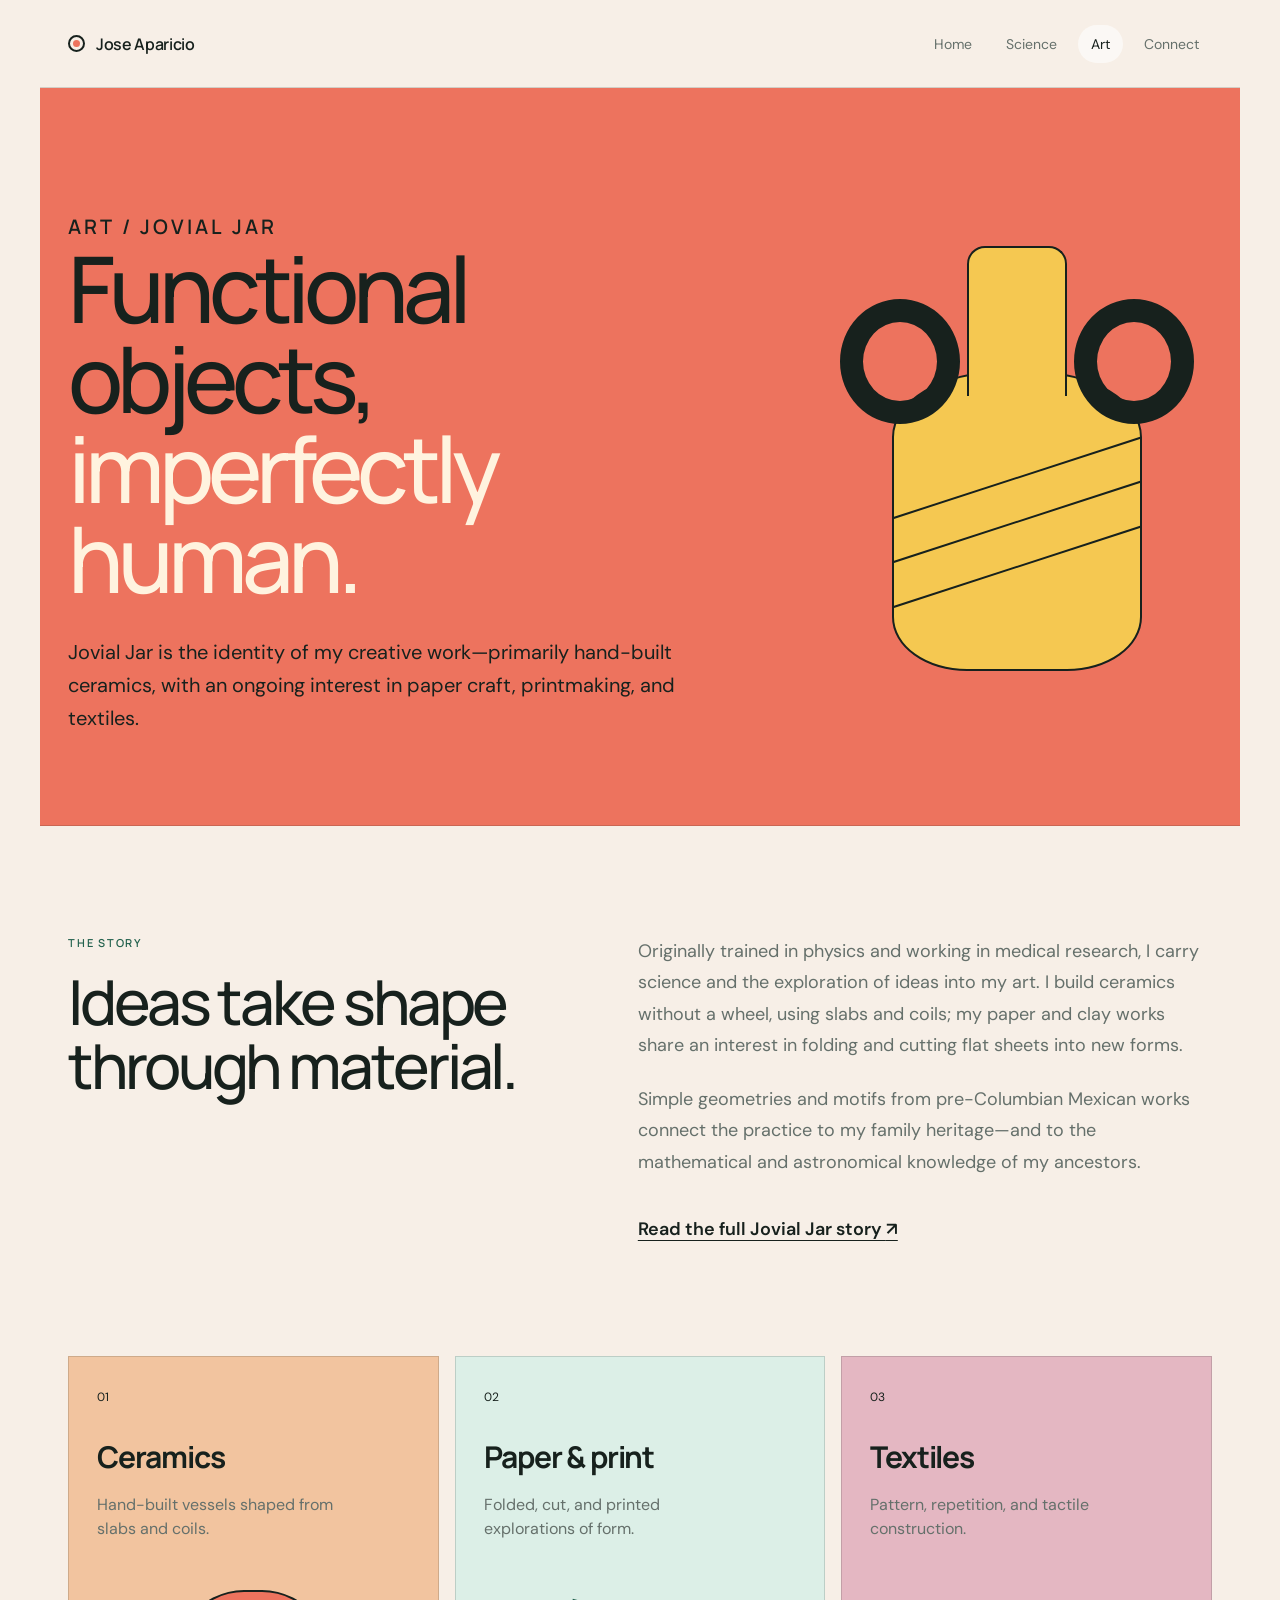
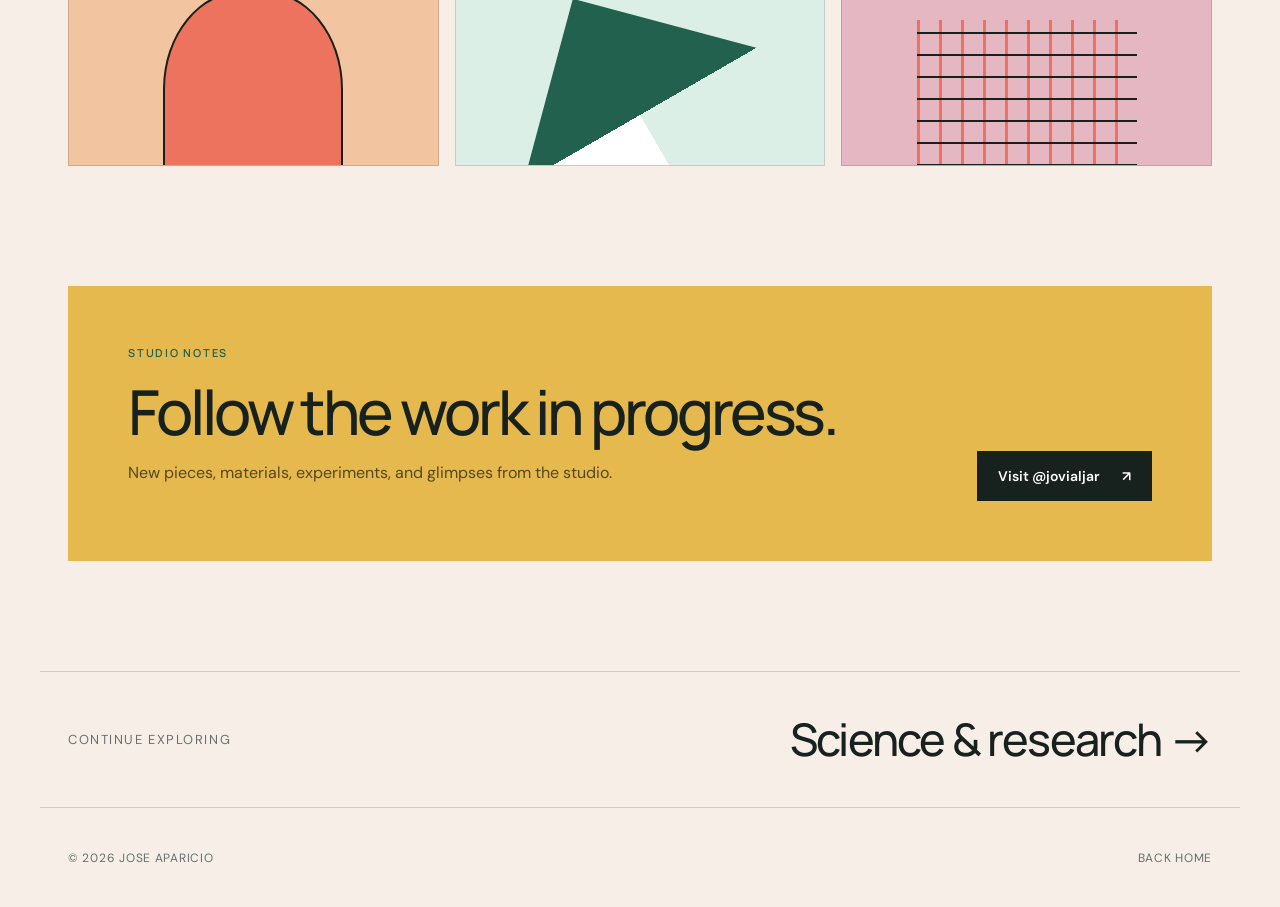
==== art.html @ c7ea5388 "Add files via upload" ====
<!doctype html>
<html lang="en">
<head>
  <meta charset="utf-8">
  <meta name="viewport" content="width=device-width, initial-scale=1">
  <meta name="description" content="Jovial Jar: ceramics, textiles, prints, and paper works by Jose Aparicio.">
  <meta name="theme-color" content="#ed735e">
  <title>Art — Jose Aparicio</title>
  <link rel="preconnect" href="https://fonts.googleapis.com">
  <link rel="preconnect" href="https://fonts.gstatic.com" crossorigin>
  <link href="https://fonts.googleapis.com/css2?family=DM+Sans:wght@400;500;600&family=Manrope:wght@400;500;600;700&display=swap" rel="stylesheet">
  <link rel="stylesheet" href="styles.css">
</head>
<body class="art-page">
  <a class="skip-link" href="#main">Skip to content</a>
  <header class="site-header">
    <a class="brand" href="index.html" aria-label="Jose Aparicio, home"><span class="brand-mark" aria-hidden="true"></span><span>Jose Aparicio</span></a>
    <button class="menu-toggle" type="button" aria-expanded="false" aria-controls="site-nav"><span></span><span></span><span></span><span class="sr-only">Open menu</span></button>
    <nav id="site-nav" class="site-nav" aria-label="Main navigation"><a href="index.html">Home</a><a href="science.html">Science</a><a class="active" href="art.html">Art</a><a href="index.html#connect">Connect</a></nav>
  </header>

  <main id="main">
    <section class="page-hero art-hero">
      <div class="reveal">
        <p class="eyebrow">Art / Jovial Jar</p>
        <h1>Functional objects, <em>imperfectly human.</em></h1>
        <p>Jovial Jar is the identity of my creative work—primarily hand-built ceramics, with an ongoing interest in paper craft, printmaking, and textiles.</p>
      </div>
      <div class="vessel-art reveal" aria-hidden="true"><div class="handle handle-left"></div><div class="handle handle-right"></div><div class="vessel-neck"></div><div class="vessel-body"><span></span><span></span><span></span></div></div>
    </section>

    <section class="content-section split-section">
      <div class="section-heading reveal"><p class="eyebrow">The story</p><h2>Ideas take shape through material.</h2></div>
      <div class="body-copy reveal">
        <p>Originally trained in physics and working in medical research, I carry science and the exploration of ideas into my art. I build ceramics without a wheel, using slabs and coils; my paper and clay works share an interest in folding and cutting flat sheets into new forms.</p>
        <p>Simple geometries and motifs from pre-Columbian Mexican works connect the practice to my family heritage—and to the mathematical and astronomical knowledge of my ancestors.</p>
        <a class="text-link" href="https://www.jovialjar.com/the-story" target="_blank" rel="noopener noreferrer">Read the full Jovial Jar story <span aria-hidden="true">↗</span></a>
      </div>
    </section>

    <section class="practice-grid reveal" aria-label="Creative practices">
      <article class="practice-card clay"><span>01</span><h3>Ceramics</h3><p>Hand-built vessels shaped from slabs and coils.</p><div class="mini-shape shape-vessel"></div></article>
      <article class="practice-card paper"><span>02</span><h3>Paper & print</h3><p>Folded, cut, and printed explorations of form.</p><div class="mini-shape shape-fold"></div></article>
      <article class="practice-card textile"><span>03</span><h3>Textiles</h3><p>Pattern, repetition, and tactile construction.</p><div class="mini-shape shape-weave"></div></article>
    </section>

    <section class="instagram-callout reveal">
      <div><p class="eyebrow">Studio notes</p><h2>Follow the work in progress.</h2><p>New pieces, materials, experiments, and glimpses from the studio.</p></div>
      <a class="button button-dark" href="https://www.instagram.com/jovialjar/" target="_blank" rel="noopener noreferrer">Visit @jovialjar <span aria-hidden="true">↗</span></a>
    </section>

    <section class="next-section reveal"><p>Continue exploring</p><a href="science.html">Science & research <span aria-hidden="true">→</span></a></section>
  </main>
  <footer class="site-footer"><span>© <span data-year></span> Jose Aparicio</span><a href="index.html">Back home</a></footer>
  <script src="script.js"></script>
</body>
</html>
---- styles.css ----
:root {
  --ink: #17211d;
  --muted: #65706b;
  --paper: #f4f1ea;
  --white: #fffdf9;
  --line: rgba(23, 33, 29, .16);
  --green: #22614d;
  --mint: #dcefe7;
  --coral: #ed735e;
  --peach: #f2c49f;
  --yellow: #e6b94e;
  --max: 1200px;
}

* { box-sizing: border-box; }
html { scroll-behavior: smooth; }
body { margin: 0; color: var(--ink); background: var(--paper); font-family: "DM Sans", sans-serif; -webkit-font-smoothing: antialiased; }
a { color: inherit; }
.sr-only { position: absolute; width: 1px; height: 1px; padding: 0; margin: -1px; overflow: hidden; clip: rect(0,0,0,0); white-space: nowrap; border: 0; }
.skip-link { position: fixed; top: 12px; left: 12px; z-index: 100; padding: 10px 16px; background: var(--ink); color: white; transform: translateY(-150%); transition: transform .2s; }
.skip-link:focus { transform: translateY(0); }

.site-header { max-width: var(--max); margin: 0 auto; min-height: 88px; padding: 0 28px; display: flex; align-items: center; justify-content: space-between; border-bottom: 1px solid var(--line); }
.brand { display: inline-flex; align-items: center; gap: 11px; font: 600 16px/1 "Manrope", sans-serif; text-decoration: none; letter-spacing: -.02em; }
.brand-mark { width: 17px; height: 17px; border: 2px solid currentColor; border-radius: 50%; position: relative; }
.brand-mark::after { content: ""; position: absolute; width: 7px; height: 7px; top: 3px; left: 3px; background: var(--coral); border-radius: 50%; }
.site-nav { display: flex; align-items: center; gap: 8px; }
.site-nav a { padding: 10px 13px; color: var(--muted); font-size: 14px; text-decoration: none; border-radius: 100px; transition: color .2s, background .2s; }
.site-nav a:hover, .site-nav a.active { color: var(--ink); background: rgba(255,255,255,.58); }
.menu-toggle { display: none; border: 0; background: transparent; padding: 8px; }
.menu-toggle > span:not(.sr-only) { display: block; width: 24px; height: 2px; margin: 5px 0; background: currentColor; }

main, .site-footer { max-width: var(--max); margin: 0 auto; }
.hero { min-height: 650px; padding: 70px 28px 76px; display: grid; grid-template-columns: 1.1fr .9fr; align-items: center; gap: 58px; }
.eyebrow { margin: 0 0 20px; color: var(--green); font: 600 11px/1.3 "Manrope", sans-serif; letter-spacing: .16em; text-transform: uppercase; }
h1, h2, h3 { font-family: "Manrope", sans-serif; }
h1 { margin: 0; max-width: 760px; font-size: clamp(48px, 6.4vw, 86px); line-height: .98; letter-spacing: -.065em; font-weight: 500; }
h1 em { color: var(--coral); font-style: normal; }
.hero-intro, .page-hero p { max-width: 650px; margin: 32px 0 0; color: var(--muted); font-size: clamp(17px, 1.6vw, 20px); line-height: 1.65; }
.button-row { margin-top: 36px; display: flex; flex-wrap: wrap; gap: 12px; }
.button { display: inline-flex; align-items: center; gap: 22px; padding: 15px 20px; border: 1px solid var(--ink); text-decoration: none; font-weight: 600; font-size: 14px; transition: transform .2s, box-shadow .2s; }
.button:hover { transform: translateY(-2px); box-shadow: 0 8px 20px rgba(23,33,29,.12); }
.button-dark { color: white; background: var(--ink); }
.button-light { background: transparent; }

.hero-visual { position: relative; min-height: 460px; overflow: hidden; background: var(--mint); border-radius: 50% 50% 10px 10px; }
.orbit { position: absolute; border: 1px solid rgba(34,97,77,.38); border-radius: 50%; }
.orbit-one { width: 320px; height: 320px; top: 60px; left: 50%; transform: translateX(-50%); }
.orbit-two { width: 220px; height: 410px; top: 20px; left: 50%; transform: translateX(-50%) rotate(57deg); }
.specimen { position: absolute; border-radius: 50%; background: var(--coral); box-shadow: 0 0 0 8px rgba(255,255,255,.5); }
.specimen-one { width: 66px; height: 66px; top: 78px; right: 19%; }
.specimen-two { width: 32px; height: 32px; left: 17%; bottom: 31%; background: var(--yellow); }
.specimen-three { width: 92px; height: 92px; right: 22%; bottom: 12%; background: var(--green); }
.grid-form { position: absolute; width: 170px; height: 170px; left: 50%; top: 50%; transform: translate(-50%,-50%) rotate(12deg); background-image: linear-gradient(var(--green) 1px,transparent 1px),linear-gradient(90deg,var(--green) 1px,transparent 1px); background-size: 34px 34px; }
.visual-label { position: absolute; font: 600 10px/1 "Manrope"; letter-spacing: .17em; }
.label-science { top: 28px; left: 28px; }
.label-art { bottom: 28px; right: 28px; }

.dual-intro { display: grid; grid-template-columns: 1fr 1fr; border-top: 1px solid var(--line); border-bottom: 1px solid var(--line); }
.path-card { min-height: 390px; padding: 38px; display: flex; flex-direction: column; justify-content: space-between; text-decoration: none; transition: background .25s; }
.path-card + .path-card { border-left: 1px solid var(--line); }
.science-card:hover { background: var(--mint); }
.art-card:hover { background: #f3d1c7; }
.card-number { color: var(--muted); font-size: 12px; }
.path-card h2 { margin: 0 0 14px; font-size: clamp(45px, 6vw, 72px); line-height: 1; letter-spacing: -.05em; font-weight: 500; }
.path-card p:not(.eyebrow) { max-width: 430px; margin: 0; color: var(--muted); line-height: 1.6; }
.circle-arrow { align-self: flex-end; width: 46px; height: 46px; border: 1px solid currentColor; display: inline-grid; place-items: center; border-radius: 50%; font-size: 22px; }

.connect-section { padding: 110px 28px; display: grid; grid-template-columns: .75fr 1.25fr; gap: 70px; }
.connect-section h2, .section-heading h2, .instagram-callout h2 { margin: 0; font-size: clamp(38px, 5vw, 62px); line-height: 1.03; letter-spacing: -.05em; font-weight: 500; }
.link-grid { border-top: 1px solid var(--line); }
.link-grid a { min-height: 84px; display: grid; grid-template-columns: 1fr 1fr auto; align-items: center; gap: 20px; border-bottom: 1px solid var(--line); text-decoration: none; transition: padding .2s, color .2s; }
.link-grid a:hover { padding-left: 10px; color: var(--coral); }
.link-grid span { font: 600 18px/1 "Manrope"; }
.link-grid small { color: var(--muted); }
.link-grid b { font-size: 19px; }

.site-footer { min-height: 100px; padding: 30px 28px; display: flex; align-items: center; justify-content: space-between; color: var(--muted); border-top: 1px solid var(--line); font-size: 12px; letter-spacing: .06em; text-transform: uppercase; }
.site-footer a { text-decoration: none; }

.page-hero { min-height: 600px; padding: 90px 28px; display: grid; grid-template-columns: 1.18fr .82fr; align-items: center; gap: 60px; border-bottom: 1px solid var(--line); }
.page-hero h1 { font-size: clamp(54px, 7.2vw, 92px); }
.science-page { background: #f0f4ef; }
.science-hero h1 em { color: var(--green); }
.science-symbol { width: min(100%, 400px); aspect-ratio: 1; justify-self: end; position: relative; border: 1px solid rgba(34,97,77,.3); border-radius: 50%; animation: slowspin 30s linear infinite; }
.science-symbol::before, .science-symbol::after { content:""; position:absolute; inset:20%; border:1px solid rgba(34,97,77,.45); border-radius:50% 48% 53% 47%; transform:rotate(35deg); }
.science-symbol::after { inset: 35%; background: var(--green); border: 0; }
.science-symbol span { position:absolute; width:18px; height:18px; background:var(--coral); border-radius:50%; }
.science-symbol span:nth-child(1){top:8%;left:47%}.science-symbol span:nth-child(2){top:28%;right:5%;background:var(--yellow)}.science-symbol span:nth-child(3){bottom:8%;left:49%}.science-symbol span:nth-child(4){top:45%;left:3%;background:var(--green)}.science-symbol span:nth-child(5){top:27%;left:24%;background:white}
@keyframes slowspin { to { transform: rotate(360deg); } }

.content-section { padding: 110px 28px; }
.split-section { display: grid; grid-template-columns: .9fr 1.1fr; gap: 100px; }
.section-heading h2 { max-width: 510px; }
.body-copy { color: var(--muted); font-size: 18px; line-height: 1.75; }
.body-copy p { margin: 0 0 22px; }
.tag-list { margin-top: 38px; display: flex; flex-wrap: wrap; gap: 9px; }
.tag-list span { padding: 9px 14px; border: 1px solid var(--line); border-radius: 100px; color: var(--ink); font-size: 13px; background: rgba(255,255,255,.35); }
.text-link { display: inline-block; margin-top: 14px; color: var(--ink); font-weight: 600; text-underline-offset: 5px; }

.profile-section { padding: 80px 28px 120px; }
.profile-grid { display: grid; grid-template-columns: 1fr 1fr; gap: 18px; }
.profile-card { min-height: 245px; padding: 30px; display: grid; grid-template-columns: auto 1fr; gap: 24px; background: var(--white); border: 1px solid var(--line); text-decoration: none; transition: transform .2s, box-shadow .2s; }
.profile-card:hover { transform: translateY(-4px); box-shadow: 0 18px 38px rgba(23,33,29,.09); }
.profile-icon { width: 52px; height: 52px; display: grid; place-items: center; background: var(--mint); border-radius: 50%; font: 600 13px/1 "Manrope"; }
.profile-card h3 { margin: 6px 0 10px; font-size: 26px; }
.profile-card p { margin: 0; color: var(--muted); line-height: 1.6; }
.profile-card .circle-arrow { grid-column: 2; }

.art-page { background: #f7efe7; }
.art-hero { background: var(--coral); }
.art-hero .eyebrow, .art-hero p { color: var(--ink); }
.art-hero h1 em { color: #fff3df; }
.vessel-art { position:relative; width: min(100%, 390px); height: 430px; justify-self:end; }
.vessel-body { position:absolute; left:50%; bottom:0; width:250px; height:300px; transform:translateX(-50%); background:#f5c851; border:2px solid var(--ink); border-radius:44% 44% 30% 30% / 22% 22% 18% 18%; overflow:hidden; }
.vessel-body span { position:absolute; left:-10%; width:120%; height:2px; background:var(--ink); transform:rotate(-18deg); }
.vessel-body span:nth-child(1){top:35%}.vessel-body span:nth-child(2){top:50%}.vessel-body span:nth-child(3){top:65%}
.vessel-neck { position:absolute; z-index:2; top:5px; left:50%; width:100px; height:150px; transform:translateX(-50%); background:#f5c851; border:2px solid var(--ink); border-bottom:0; border-radius:18px 18px 0 0; }
.handle { position:absolute; z-index:3; top:58px; width:120px; height:125px; border:23px solid var(--ink); border-radius:50%; }
.handle-left { left:18px; }.handle-right { right:18px; }
.practice-grid { padding: 0 28px 120px; display:grid; grid-template-columns:repeat(3,1fr); gap:16px; }
.practice-card { min-height:410px; padding:28px; position:relative; overflow:hidden; border:1px solid var(--line); }
.practice-card > span { font-size:12px; }
.practice-card h3 { margin: 30px 0 8px; font-size:30px; letter-spacing:-.04em; }
.practice-card p { max-width:250px; color:var(--muted); line-height:1.5; }
.clay{background:#f2c49f}.paper{background:#dcefe7}.textile{background:#e4b7c2}
.mini-shape { position:absolute; left:50%; bottom:-45px; transform:translateX(-50%); }
.shape-vessel { width:180px;height:220px;background:var(--coral);border:2px solid var(--ink);border-radius:45% 45% 20% 20%; }
.shape-fold { width:190px;height:190px;background:linear-gradient(135deg,var(--green) 50%,transparent 50%),linear-gradient(45deg,#fff 50%,transparent 50%);transform:translateX(-50%) rotate(15deg); }
.shape-weave { width:220px;height:190px;background:repeating-linear-gradient(0deg,var(--ink) 0 2px,transparent 2px 22px),repeating-linear-gradient(90deg,var(--coral) 0 3px,transparent 3px 22px); }
.instagram-callout { margin: 0 28px 110px; padding: 60px; background: var(--yellow); display:flex; align-items:flex-end; justify-content:space-between; gap:40px; }
.instagram-callout p:not(.eyebrow) { max-width:560px; color:#554821; line-height:1.6; }
.next-section { padding: 45px 28px; border-top:1px solid var(--line); display:flex; justify-content:space-between; align-items:center; }
.next-section p { color:var(--muted); font-size:13px; text-transform:uppercase; letter-spacing:.12em; }
.next-section a { font:500 clamp(24px,4vw,45px)/1 "Manrope"; letter-spacing:-.04em; text-decoration:none; }

.reveal { opacity: 0; transform: translateY(18px); transition: opacity .7s ease, transform .7s ease; }
.reveal.visible { opacity: 1; transform: none; }

@media (max-width: 820px) {
  .site-header { min-height: 72px; padding: 0 20px; position: relative; }
  .menu-toggle { display:block; }
  .site-nav { display:none; position:absolute; z-index:10; top:72px; left:0; right:0; padding:14px 20px 20px; background:var(--paper); border-bottom:1px solid var(--line); flex-direction:column; align-items:stretch; }
  .site-nav.open { display:flex; }
  .site-nav a { padding:13px; }
  .hero, .page-hero { grid-template-columns:1fr; min-height:auto; padding:70px 20px; gap:50px; }
  .hero-visual { min-height:380px; }
  .dual-intro, .connect-section, .split-section, .profile-grid { grid-template-columns:1fr; }
  .path-card { min-height:330px; padding:28px 20px; }
  .path-card + .path-card { border-left:0; border-top:1px solid var(--line); }
  .connect-section, .split-section { padding:80px 20px; gap:50px; }
  .profile-section { padding:60px 20px 90px; }
  .science-symbol, .vessel-art { justify-self:center; }
  .practice-grid { padding:0 20px 90px; grid-template-columns:1fr; }
  .practice-card { min-height:360px; }
  .instagram-callout { margin:0 20px 80px; padding:38px 25px; flex-direction:column; align-items:flex-start; }
  .next-section { padding:38px 20px; flex-direction:column; align-items:flex-start; gap:18px; }
  .site-footer { padding:28px 20px; }
}

@media (max-width: 520px) {
  h1 { font-size:45px; }
  .hero { padding-top:55px; }
  .hero-visual { min-height:325px; }
  .orbit-one { width:250px;height:250px; }.orbit-two { width:180px;height:300px; }
  .link-grid a { grid-template-columns:1fr auto; gap:8px; padding:20px 0; }
  .link-grid small { grid-column:1; grid-row:2; }
  .link-grid b { grid-column:2; grid-row:1/3; }
  .page-hero h1 { font-size:48px; }
  .science-symbol { width:280px; }
  .vessel-art { transform:scale(.78); margin:-40px 0; }
  .profile-card { grid-template-columns:1fr; }
  .profile-card .circle-arrow { grid-column:1; }
}

@media (prefers-reduced-motion: reduce) {
  html { scroll-behavior:auto; }
  *, *::before, *::after { animation-duration:.01ms !important; animation-iteration-count:1 !important; transition-duration:.01ms !important; }
  .reveal { opacity:1; transform:none; }
}
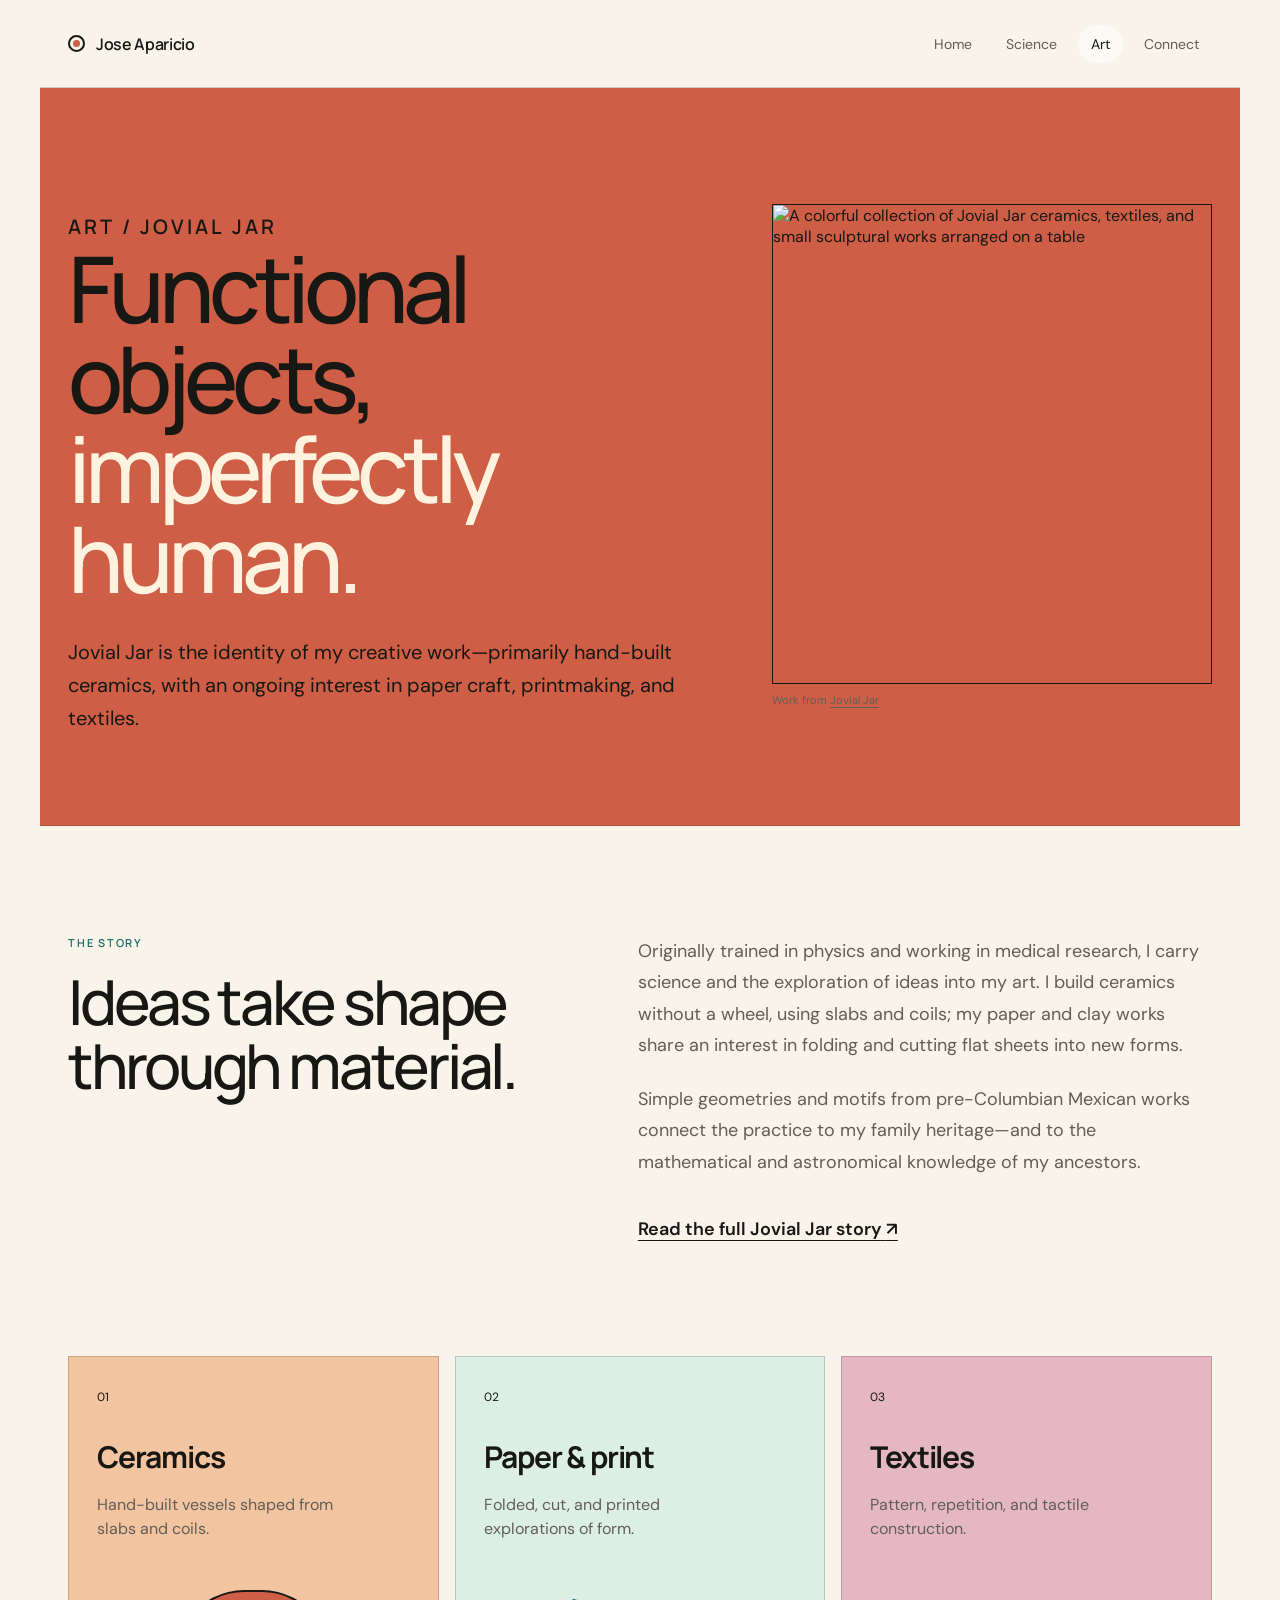
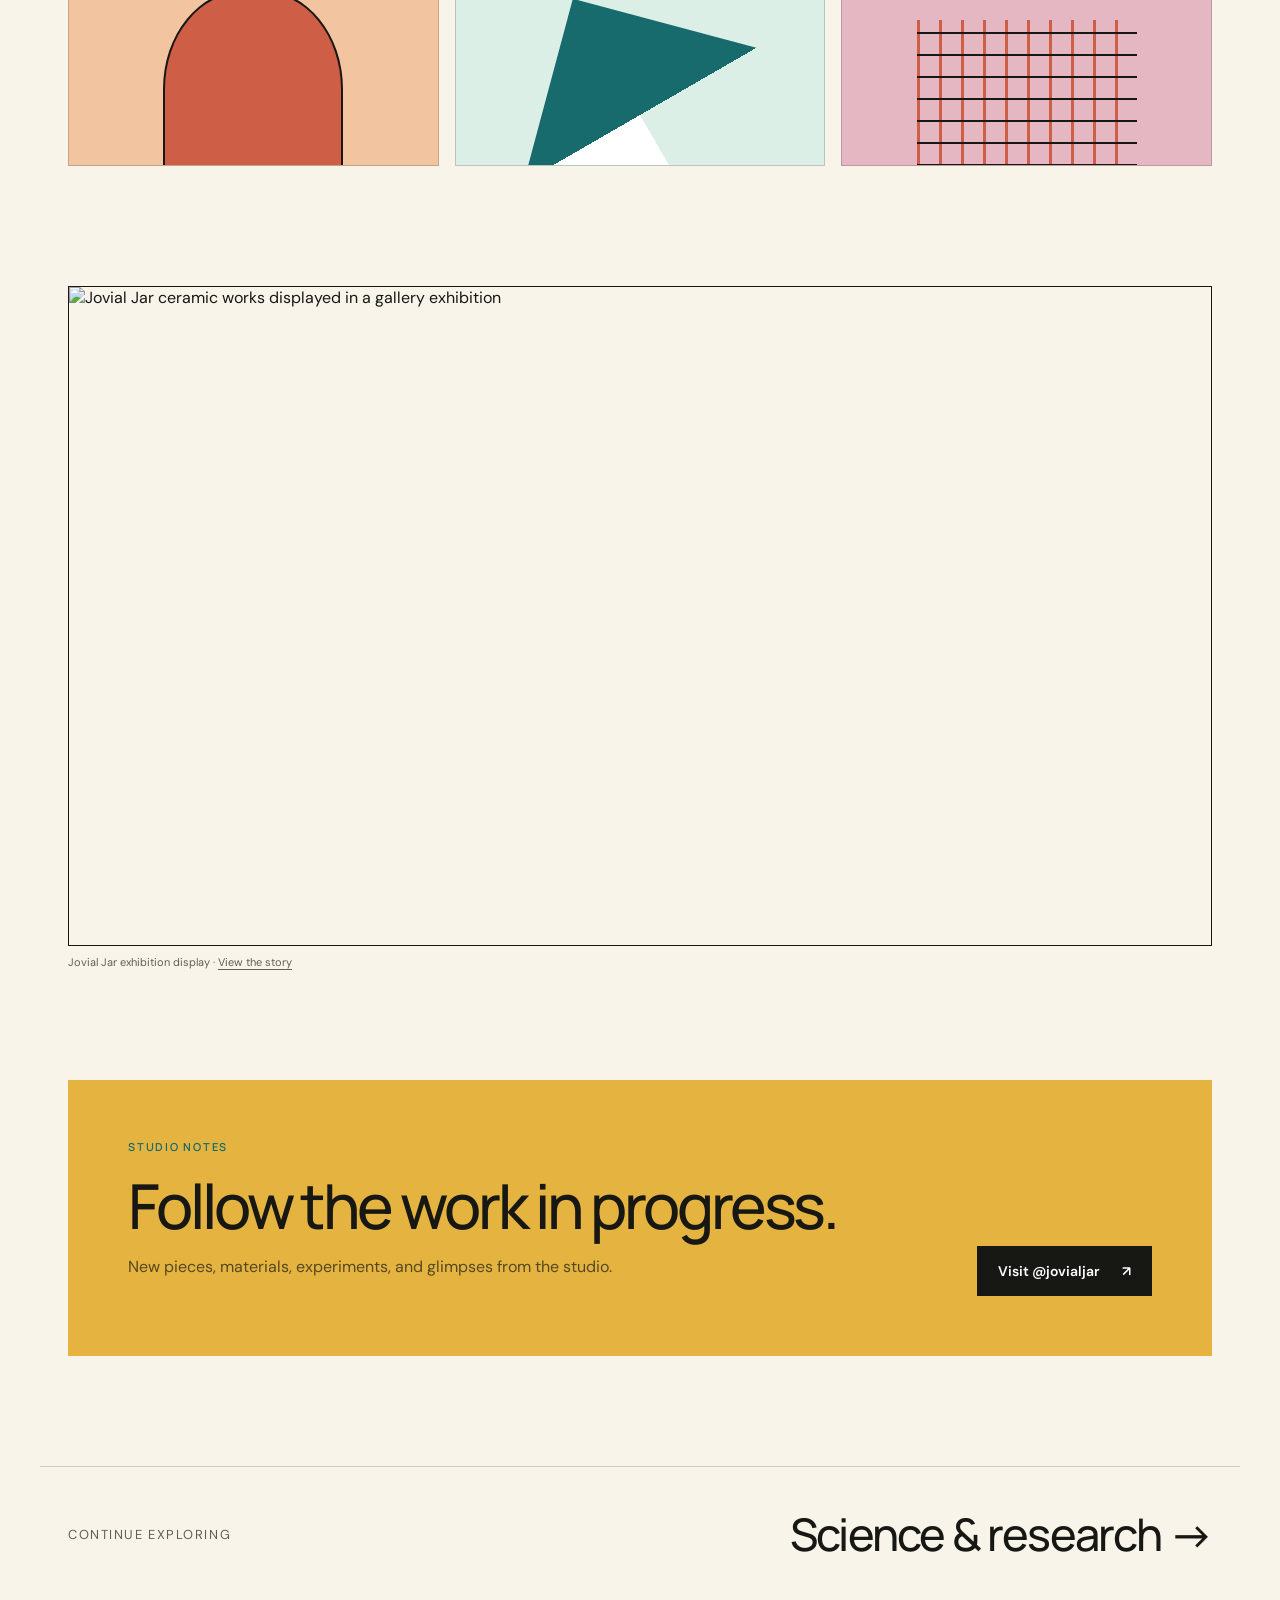
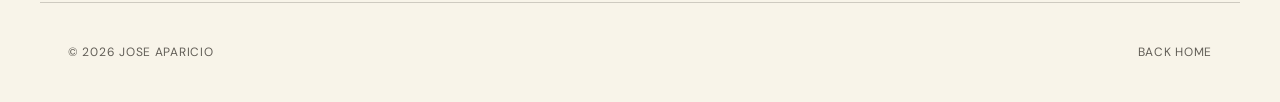
==== commit f1d2e906: "Add files via upload" ====
--- a/art.html
+++ b/art.html
@@ -26,7 +26,10 @@
         <h1>Functional objects, <em>imperfectly human.</em></h1>
         <p>Jovial Jar is the identity of my creative work—primarily hand-built ceramics, with an ongoing interest in paper craft, printmaking, and textiles.</p>
       </div>
-      <div class="vessel-art reveal" aria-hidden="true"><div class="handle handle-left"></div><div class="handle handle-right"></div><div class="vessel-neck"></div><div class="vessel-body"><span></span><span></span><span></span></div></div>
+      <figure class="page-photo art-photo reveal">
+        <img src="https://lh3.googleusercontent.com/F5rjxheGPYRI6P6-u-2NFXxTqhzhgdAC6DLBrOiufz0kHdP_O9eBk41GB86x5YhrZcP7PbH1igUAvSkzY2ruzdIx47wyX1fBJWfHo9JZvZLPYXfxp-ghM2JWK76gHUefFasLqVpXB1k%3Dw1400" alt="A colorful collection of Jovial Jar ceramics, textiles, and small sculptural works arranged on a table">
+        <figcaption>Work from <a href="https://www.jovialjar.com/the-story" target="_blank" rel="noopener noreferrer">Jovial Jar</a></figcaption>
+      </figure>
     </section>
 
     <section class="content-section split-section">
@@ -44,6 +47,13 @@
       <article class="practice-card textile"><span>03</span><h3>Textiles</h3><p>Pattern, repetition, and tactile construction.</p><div class="mini-shape shape-weave"></div></article>
     </section>
 
+    <section class="image-feature reveal">
+      <figure>
+        <img src="https://lh3.googleusercontent.com/sVFg-uAcIEB5SDhRwsfly-8zeleuaTxksyCvJy9FClxfFOSis6OAcVn0G_ysaD7d2wz2cPnU56Dspo-gCVHDw6EZ9O6kcoaSZFuUenF-z0Fdi2LNHMlWbXBbWEgw6rMg1CeAcanQWek%3Dw600" alt="Jovial Jar ceramic works displayed in a gallery exhibition" loading="lazy">
+        <figcaption>Jovial Jar exhibition display · <a href="https://www.jovialjar.com/the-story" target="_blank" rel="noopener noreferrer">View the story</a></figcaption>
+      </figure>
+    </section>
+
     <section class="instagram-callout reveal">
       <div><p class="eyebrow">Studio notes</p><h2>Follow the work in progress.</h2><p>New pieces, materials, experiments, and glimpses from the studio.</p></div>
       <a class="button button-dark" href="https://www.instagram.com/jovialjar/" target="_blank" rel="noopener noreferrer">Visit @jovialjar <span aria-hidden="true">↗</span></a>
--- a/styles.css
+++ b/styles.css
@@ -1,14 +1,14 @@
 :root {
-  --ink: #17211d;
-  --muted: #65706b;
-  --paper: #f4f1ea;
-  --white: #fffdf9;
-  --line: rgba(23, 33, 29, .16);
-  --green: #22614d;
-  --mint: #dcefe7;
-  --coral: #ed735e;
-  --peach: #f2c49f;
-  --yellow: #e6b94e;
+  --ink: #171714;
+  --muted: #625e57;
+  --paper: #f8f4e9;
+  --white: #fffdf7;
+  --line: rgba(23, 23, 20, .19);
+  --green: #176b6c;
+  --mint: #b9dfe0;
+  --coral: #ce5e46;
+  --peach: #e8ae83;
+  --yellow: #e5b33f;
   --max: 1200px;
 }
 
@@ -43,18 +43,10 @@
 .button-dark { color: white; background: var(--ink); }
 .button-light { background: transparent; }
 
-.hero-visual { position: relative; min-height: 460px; overflow: hidden; background: var(--mint); border-radius: 50% 50% 10px 10px; }
-.orbit { position: absolute; border: 1px solid rgba(34,97,77,.38); border-radius: 50%; }
-.orbit-one { width: 320px; height: 320px; top: 60px; left: 50%; transform: translateX(-50%); }
-.orbit-two { width: 220px; height: 410px; top: 20px; left: 50%; transform: translateX(-50%) rotate(57deg); }
-.specimen { position: absolute; border-radius: 50%; background: var(--coral); box-shadow: 0 0 0 8px rgba(255,255,255,.5); }
-.specimen-one { width: 66px; height: 66px; top: 78px; right: 19%; }
-.specimen-two { width: 32px; height: 32px; left: 17%; bottom: 31%; background: var(--yellow); }
-.specimen-three { width: 92px; height: 92px; right: 22%; bottom: 12%; background: var(--green); }
-.grid-form { position: absolute; width: 170px; height: 170px; left: 50%; top: 50%; transform: translate(-50%,-50%) rotate(12deg); background-image: linear-gradient(var(--green) 1px,transparent 1px),linear-gradient(90deg,var(--green) 1px,transparent 1px); background-size: 34px 34px; }
-.visual-label { position: absolute; font: 600 10px/1 "Manrope"; letter-spacing: .17em; }
-.label-science { top: 28px; left: 28px; }
-.label-art { bottom: 28px; right: 28px; }
+.hero-photo { position: relative; min-height: 500px; margin: 0; overflow: hidden; background: var(--mint); border: 1px solid var(--ink); }
+.hero-photo::before { content: ""; position: absolute; z-index: 1; inset: 18px; border: 1px solid rgba(255,255,255,.72); pointer-events: none; }
+.hero-photo img { width: 100%; height: 500px; display: block; object-fit: cover; object-position: 51% center; filter: saturate(.9) contrast(1.03); }
+.hero-photo figcaption { position: absolute; z-index: 2; left: 0; right: 0; bottom: 0; padding: 15px 22px; display: flex; justify-content: space-between; background: var(--ink); color: var(--white); font: 600 10px/1.2 "Manrope"; letter-spacing: .13em; text-transform: uppercase; }
 
 .dual-intro { display: grid; grid-template-columns: 1fr 1fr; border-top: 1px solid var(--line); border-bottom: 1px solid var(--line); }
 .path-card { min-height: 390px; padding: 38px; display: flex; flex-direction: column; justify-content: space-between; text-decoration: none; transition: background .25s; }
@@ -80,14 +72,14 @@
 
 .page-hero { min-height: 600px; padding: 90px 28px; display: grid; grid-template-columns: 1.18fr .82fr; align-items: center; gap: 60px; border-bottom: 1px solid var(--line); }
 .page-hero h1 { font-size: clamp(54px, 7.2vw, 92px); }
-.science-page { background: #f0f4ef; }
+.science-page { background: #eef5f1; }
 .science-hero h1 em { color: var(--green); }
-.science-symbol { width: min(100%, 400px); aspect-ratio: 1; justify-self: end; position: relative; border: 1px solid rgba(34,97,77,.3); border-radius: 50%; animation: slowspin 30s linear infinite; }
-.science-symbol::before, .science-symbol::after { content:""; position:absolute; inset:20%; border:1px solid rgba(34,97,77,.45); border-radius:50% 48% 53% 47%; transform:rotate(35deg); }
-.science-symbol::after { inset: 35%; background: var(--green); border: 0; }
-.science-symbol span { position:absolute; width:18px; height:18px; background:var(--coral); border-radius:50%; }
-.science-symbol span:nth-child(1){top:8%;left:47%}.science-symbol span:nth-child(2){top:28%;right:5%;background:var(--yellow)}.science-symbol span:nth-child(3){bottom:8%;left:49%}.science-symbol span:nth-child(4){top:45%;left:3%;background:var(--green)}.science-symbol span:nth-child(5){top:27%;left:24%;background:white}
-@keyframes slowspin { to { transform: rotate(360deg); } }
+.page-photo { width: min(100%, 440px); margin: 0; justify-self: end; }
+.page-photo img { width: 100%; height: 480px; display: block; object-fit: cover; border: 1px solid var(--ink); }
+.page-photo figcaption, .image-feature figcaption { margin-top: 9px; color: var(--muted); font-size: 11px; line-height: 1.4; }
+.page-photo figcaption a, .image-feature figcaption a { text-underline-offset: 3px; }
+.science-photo { max-width: 400px; }
+.science-photo img { height: auto; aspect-ratio: 1; object-position: center; image-rendering: auto; }
 
 .content-section { padding: 110px 28px; }
 .split-section { display: grid; grid-template-columns: .9fr 1.1fr; gap: 100px; }
@@ -107,17 +99,11 @@
 .profile-card p { margin: 0; color: var(--muted); line-height: 1.6; }
 .profile-card .circle-arrow { grid-column: 2; }
 
-.art-page { background: #f7efe7; }
+.art-page { background: #f8f4e9; }
 .art-hero { background: var(--coral); }
 .art-hero .eyebrow, .art-hero p { color: var(--ink); }
 .art-hero h1 em { color: #fff3df; }
-.vessel-art { position:relative; width: min(100%, 390px); height: 430px; justify-self:end; }
-.vessel-body { position:absolute; left:50%; bottom:0; width:250px; height:300px; transform:translateX(-50%); background:#f5c851; border:2px solid var(--ink); border-radius:44% 44% 30% 30% / 22% 22% 18% 18%; overflow:hidden; }
-.vessel-body span { position:absolute; left:-10%; width:120%; height:2px; background:var(--ink); transform:rotate(-18deg); }
-.vessel-body span:nth-child(1){top:35%}.vessel-body span:nth-child(2){top:50%}.vessel-body span:nth-child(3){top:65%}
-.vessel-neck { position:absolute; z-index:2; top:5px; left:50%; width:100px; height:150px; transform:translateX(-50%); background:#f5c851; border:2px solid var(--ink); border-bottom:0; border-radius:18px 18px 0 0; }
-.handle { position:absolute; z-index:3; top:58px; width:120px; height:125px; border:23px solid var(--ink); border-radius:50%; }
-.handle-left { left:18px; }.handle-right { right:18px; }
+.art-photo img { object-position: center; }
 .practice-grid { padding: 0 28px 120px; display:grid; grid-template-columns:repeat(3,1fr); gap:16px; }
 .practice-card { min-height:410px; padding:28px; position:relative; overflow:hidden; border:1px solid var(--line); }
 .practice-card > span { font-size:12px; }
@@ -133,6 +119,9 @@
 .next-section { padding: 45px 28px; border-top:1px solid var(--line); display:flex; justify-content:space-between; align-items:center; }
 .next-section p { color:var(--muted); font-size:13px; text-transform:uppercase; letter-spacing:.12em; }
 .next-section a { font:500 clamp(24px,4vw,45px)/1 "Manrope"; letter-spacing:-.04em; text-decoration:none; }
+.image-feature { padding: 0 28px 110px; }
+.image-feature figure { margin: 0; }
+.image-feature img { width: 100%; height: min(62vw, 660px); display: block; object-fit: cover; object-position: center; border: 1px solid var(--ink); }
 
 .reveal { opacity: 0; transform: translateY(18px); transition: opacity .7s ease, transform .7s ease; }
 .reveal.visible { opacity: 1; transform: none; }
@@ -150,7 +139,7 @@
   .path-card + .path-card { border-left:0; border-top:1px solid var(--line); }
   .connect-section, .split-section { padding:80px 20px; gap:50px; }
   .profile-section { padding:60px 20px 90px; }
-  .science-symbol, .vessel-art { justify-self:center; }
+  .page-photo { justify-self:center; }
   .practice-grid { padding:0 20px 90px; grid-template-columns:1fr; }
   .practice-card { min-height:360px; }
   .instagram-callout { margin:0 20px 80px; padding:38px 25px; flex-direction:column; align-items:flex-start; }
@@ -161,14 +150,12 @@
 @media (max-width: 520px) {
   h1 { font-size:45px; }
   .hero { padding-top:55px; }
-  .hero-visual { min-height:325px; }
-  .orbit-one { width:250px;height:250px; }.orbit-two { width:180px;height:300px; }
+  .hero-photo, .hero-photo img { min-height: 0; height: 390px; }
   .link-grid a { grid-template-columns:1fr auto; gap:8px; padding:20px 0; }
   .link-grid small { grid-column:1; grid-row:2; }
   .link-grid b { grid-column:2; grid-row:1/3; }
   .page-hero h1 { font-size:48px; }
-  .science-symbol { width:280px; }
-  .vessel-art { transform:scale(.78); margin:-40px 0; }
+  .page-photo img { height: 380px; }
   .profile-card { grid-template-columns:1fr; }
   .profile-card .circle-arrow { grid-column:1; }
 }
